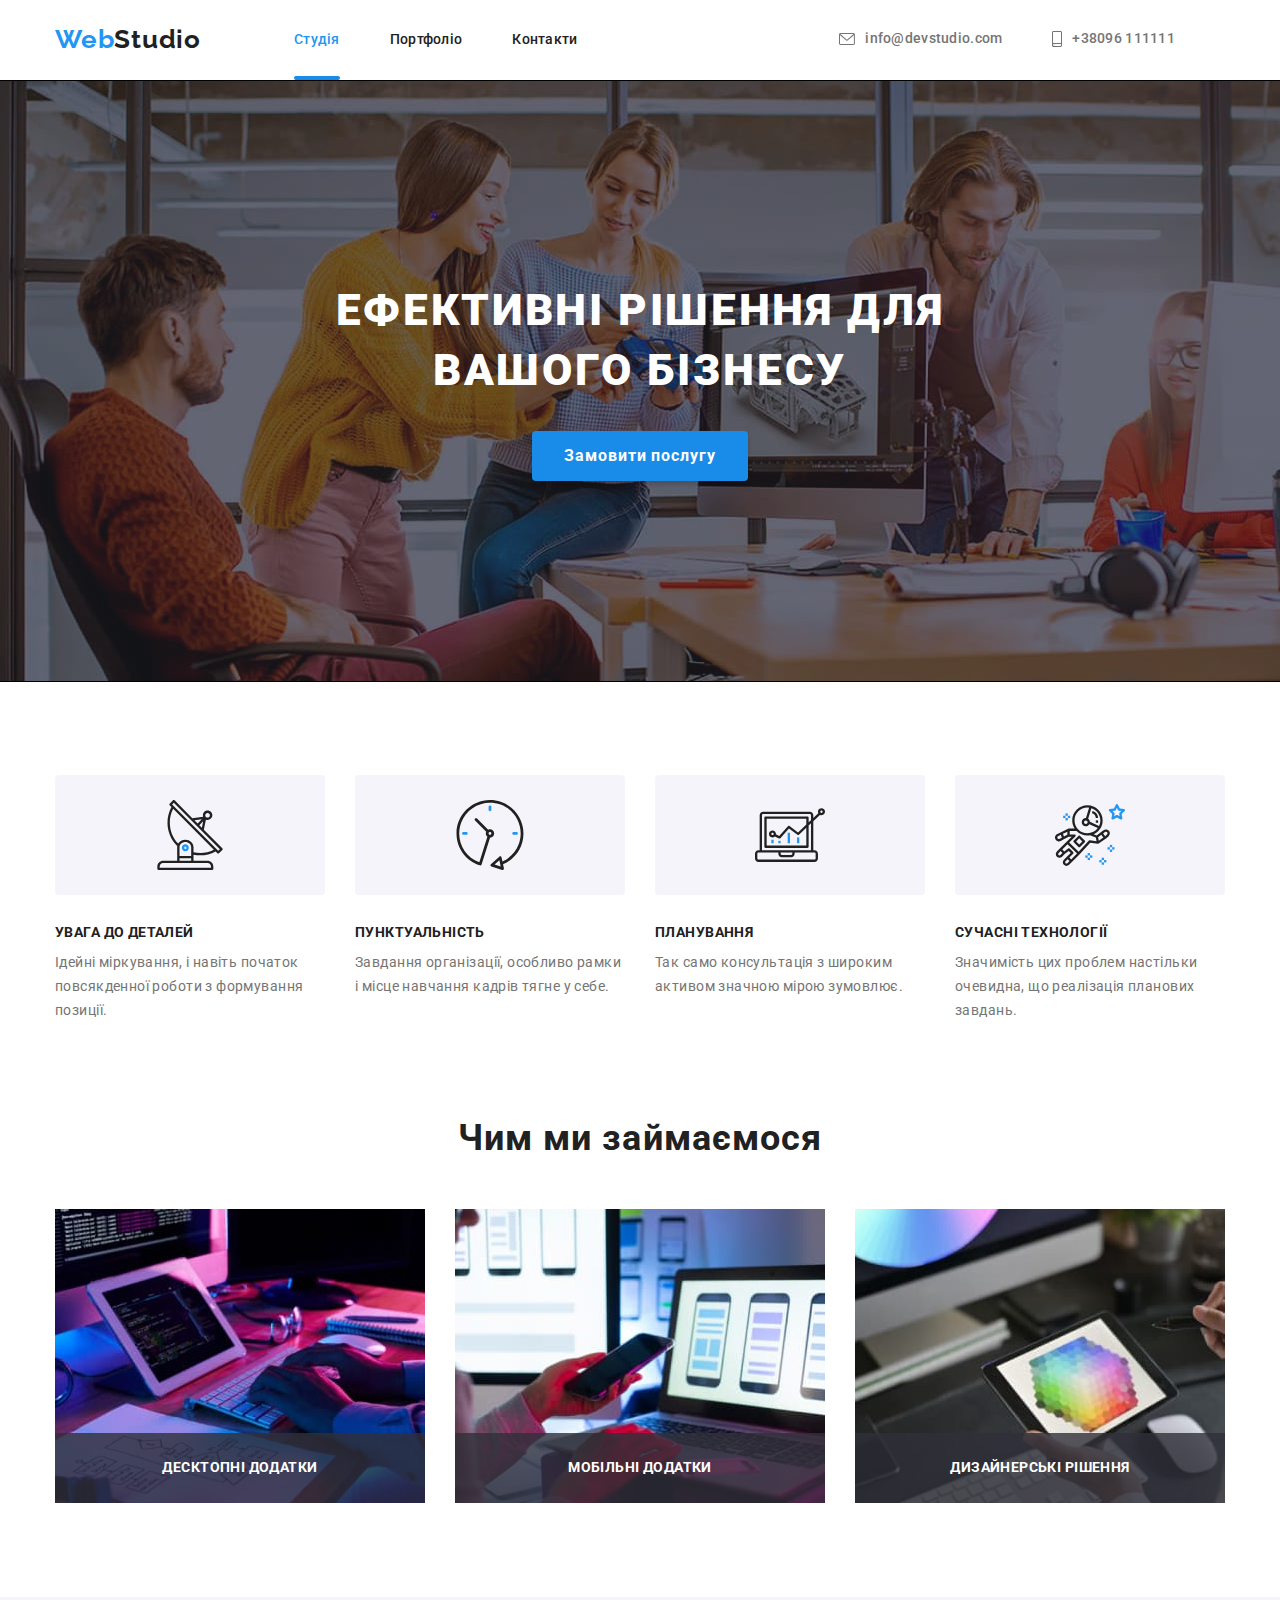
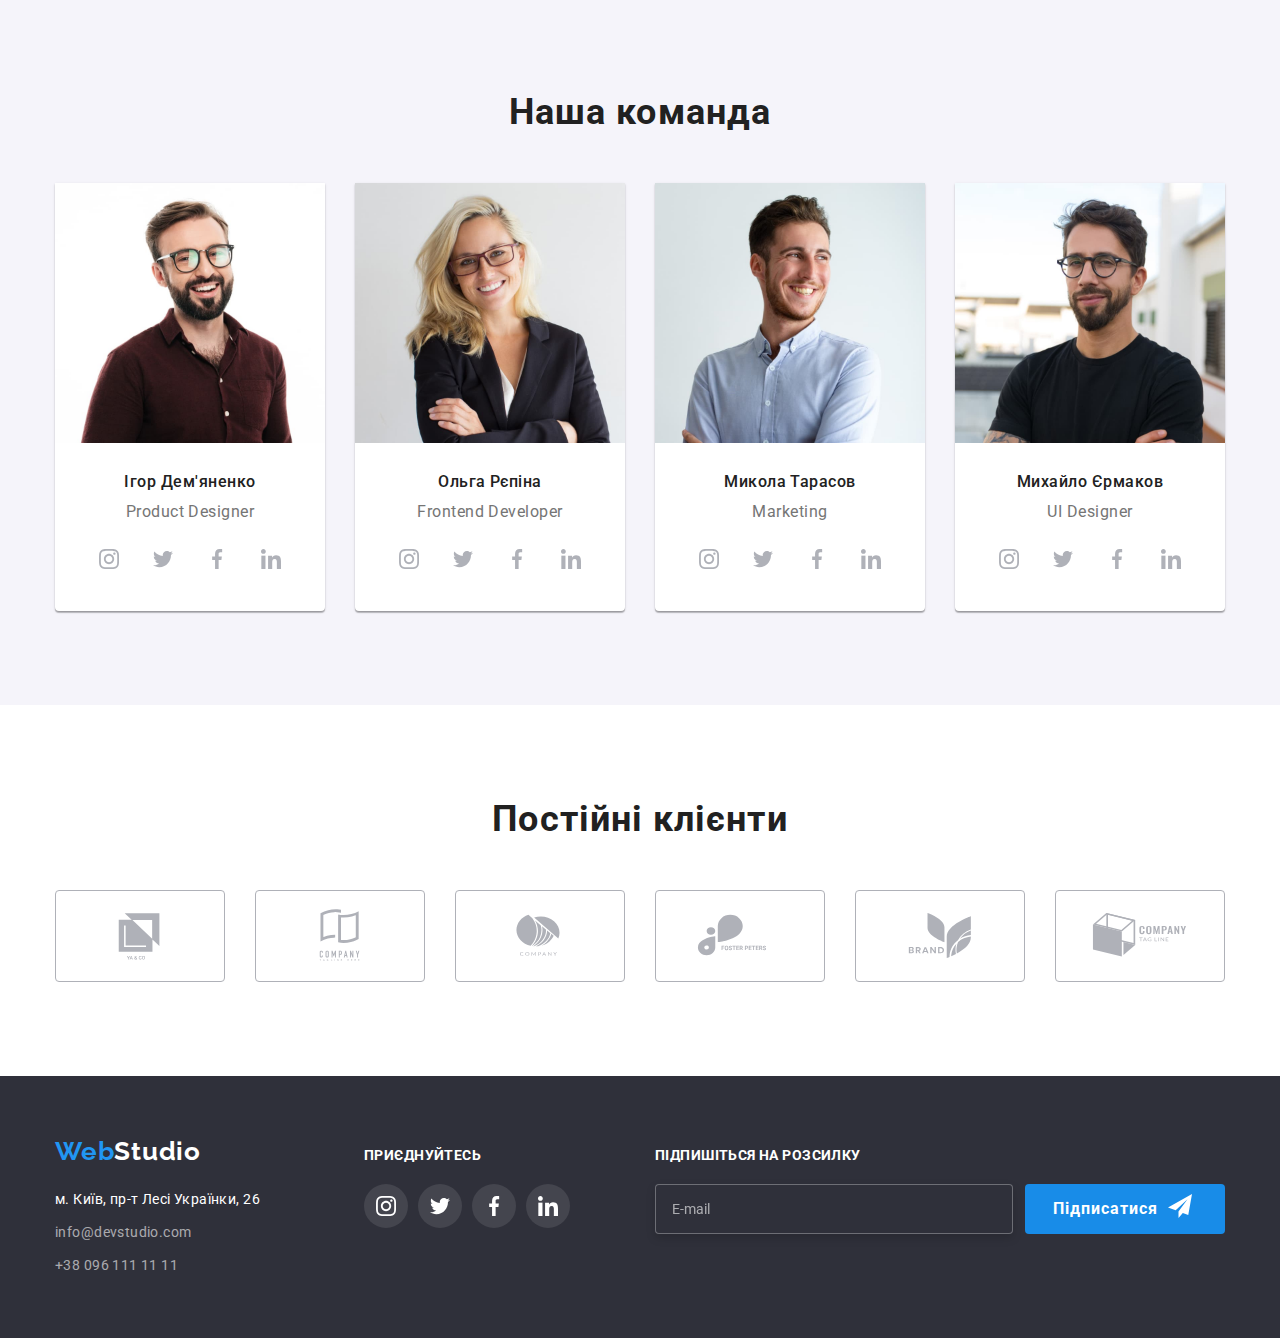
==== index.html @ d0a11dd7 "first commit" ====
﻿<!DOCTYPE html>
<html lang="uk">

<head>
    <meta charset="UTF-8">
    <meta http-equiv="X-UA-Compatible" content="IE=edge">
    <meta name="viewport" content="width=device-width, initial-scale=1.0">
    <title>Document</title>
    <link rel="preconnect" href="https://fonts.googleapis.com">
    <link rel="preconnect" href="https://fonts.gstatic.com" crossorigin>
    <link
        href="https://fonts.googleapis.com/css2?family=Raleway:wght@700&family=Roboto:wght@400;500;700;900&display=swap"
        rel="stylesheet">
    <link rel="stylesheet" href="https://cdn.jsdelivr.net/npm/modern-normalize@1.1.0/modern-normalize.min.css">
    <link rel="stylesheet" href="./css/styles.css">
</head>

<body>

    <header class="page-header">
        <div class="container page-header-container">
            <nav class="page-navigation ">
                <a class="logo" href="./index.html"><span class="logo-web">Web</span>Studio</a>
                <ul class="menu list ">
                    <li class="menu-item   ">
                        <a class="menu-link  current" href="">Студія</a>
                    </li>
                    <li class="menu-item">
                        <a class="menu-link" href="./portfolio.html">Портфоліо</a>
                    </li>
                    <li class="menu-item">
                        <a class="menu-link" href="">Контакти</a>
                    </li>
                </ul>
            </nav>
            <ul class="contacts">

                <li class="contacts-list-item">
                    <a class="contacts-list-item-link " href="mailto:info@devstudio.com">
                        <svg class="contacts-icon-envelope" width="16" height="12">
                            <use href="./images/icons.svg/symbol-defs.svg#icon-envelope"></use>
                        </svg>info@devstudio.com</a>
                </li>

                <li class="contacts-list-item phone">
                    <a class="contacts-list-item-link" href="tel:+380961111111">
                        <svg class="contacts-icon-smartphone" width="10" height="16">
                            <use href="./images/icons.svg/symbol-defs.svg#icon-smartphone"></use>
                        </svg>+38096 111111 </a>
                </li>


            </ul>
        </div>
    </header>

    <main>
        <section class="main-baner">
            <div class="container main-baner-container">
                <h1 class="main-baner-title">Ефективні рішення для <br> вашого бізнесу</h1>
                <button class="main-baner-button" type="button" data-modal-open>Замовити послугу</button>
            </div>
        </section>

        <section class="benefits">
            <div class="container">
                <h2 class="visually-hidden">Наші переваги</h2>
                <ul class="benefits-list">
                    <li class="benefits-item benefits-icon-list">
                        <div class="box-icons">
                            <svg class="benefits-icon" width="70" height="70">
                                <use href="./images/icons.svg/symbol-defs.svg#icon-antenna"></use>
                            </svg>
                        </div>
                        <h3 class="benefits-title">УВАГА ДО ДЕТАЛЕЙ</h3>
                        <p class="benefits-text">
                            Ідейні міркування, і навіть початок повсякденної роботи з формування позиції.
                        </p>

                    </li>
                    <li class="benefits-item benefits-icon-list">
                        <div class="box-icons">
                            <svg class="benefits-icon" width="70" height="70">
                                <use href="./images/icons.svg/symbol-defs.svg#icon-clock"></use>
                            </svg>
                        </div>
                        <h3 class="benefits-title">ПУНКТУАЛЬНІСТЬ</h3>
                        <p class="benefits-text">
                            Завдання організації, особливо рамки і місце навчання кадрів тягне у себе.
                        </p>
                    </li>
                    <li class="benefits-item benefits-icon-list">
                        <div class="box-icons">
                            <svg class="benefits-icon" width="70" height="70">
                                <use href="./images/icons.svg/symbol-defs.svg#icon-diagram"></use>
                            </svg>
                        </div>
                        <h3 class="benefits-title">ПЛАНУВАННЯ</h3>
                        <p class="benefits-text">
                            Так само консультація з широким активом значною мірою зумовлює.
                        </p>
                    </li>
                    <li class="benefits-item benefits-icon-list">
                        <div class="box-icons">
                            <svg class="benefits-icon" width="70" height="70">
                                <use href="./images/icons.svg/symbol-defs.svg#icon-astronaut"></use>
                            </svg>
                        </div>
                        <h3 class="benefits-title">СУЧАСНІ ТЕХНОЛОГІЇ</h3>
                        <p class="benefits-text">
                            Значимість цих проблем настільки очевидна, що реалізація планових завдань.
                        </p>
                    </li>
                </ul>
            </div>

        </section>

        <section class="directions section">
            <div class="container">
                <h2 class="what-we-do">Чим ми займаємося</h2>
                <ul class="directions-list">
                    <li class="directions-cards">
                        <div class="directions-overlay-wrapper">
                            <p class="directions-overlay">Десктопні додатки</p>
                            <img src="./images/box1.jpg" alt="ноутбук" width="370" height="294" />
                        </div>
                    </li>
                    <li class="directions-cards">
                        <div class="directions-overlay-wrapper">
                            <p class="directions-overlay">Мобільні додатки</p>
                            <img src="./images/box2.jpg" alt="мобільний телефон" width="370" height="294" />
                        </div>
                    </li>
                    <li class="directions-cards">
                        <div class="directions-overlay-wrapper">
                            <p class="directions-overlay">Дизайнерські рішення</p>
                            <img src="./images/box3.jpg" alt="планшет" width="370" height="294" />
                        </div>
                    </li>
                </ul>
            </div>

        </section>

        <section class="team-section section">
            <div class="container">
                <h2 class="our-crew-label">Наша команда</h2>
                <ul class="team-section-list">
                    <li class="team-section-list-item">
                        <img src="./images/img1.jpg" alt="Ігор Дем'яненко" width="270">
                        <div class="staff">
                            <h3 class="team-title">Ігор Дем'яненко</h3>
                            <p class="team-text" lang="en">Product Designer</p>

                            <ul class="social-list">
                                <li class="social-list-item">
                                    <a href="" class="social-list-link">
                                        <svg class="social-list-icon">
                                            <use href="./images/icons.svg/symbol-defs.svg#icon-instagram"></use>
                                        </svg>
                                    </a>
                                </li>
                                <li class="social-list-item">
                                    <a href="" class="social-list-link">
                                        <svg class="social-list-icon">
                                            <use href="./images/icons.svg/symbol-defs.svg#icon-twitter"></use>
                                        </svg>
                                    </a>
                                </li>
                                <li class="social-list-item">
                                    <a href="" class="social-list-link">
                                        <svg lang="en" aria-label="facebook icon" class="social-list-icon">
                                            <use href="./images/icons.svg/symbol-defs.svg#icon-facebook"></use>
                                        </svg>
                                    </a>
                                </li>
                                <li class="social-list-item">
                                    <a href="" class="social-list-link">
                                        <svg class="social-list-icon">
                                            <use href="./images/icons.svg/symbol-defs.svg#icon-linkedin"></use>
                                        </svg>
                                    </a>
                                </li>
                            </ul>

                        </div>
                    </li>
                    <li class="team-section-list-item">
                        <img src="./images/img2.jpg" alt="Ольга Рєпіна" width="270">
                        <div class="staff">
                            <h3 class="team-title">Ольга Рєпіна</h3>
                            <p class="team-text" lang="en">Frontend Developer</p>
                            <ul class="social-list">
                                <li class="social-list-item">
                                    <a href="" class="social-list-link">
                                        <svg class="social-list-icon">
                                            <use href="./images/icons.svg/symbol-defs.svg#icon-instagram"></use>
                                        </svg>
                                    </a>
                                </li>
                                <li class="social-list-item">
                                    <a href="" class="social-list-link">
                                        <svg class="social-list-icon">
                                            <use href="./images/icons.svg/symbol-defs.svg#icon-twitter"></use>
                                        </svg>
                                    </a>
                                </li>
                                <li class="social-list-item">
                                    <a href="" class="social-list-link">
                                        <svg lang="en" aria-label="facebook icon" class="social-list-icon">
                                            <use href="./images/icons.svg/symbol-defs.svg#icon-facebook"></use>
                                        </svg>
                                    </a>
                                </li>
                                <li class="social-list-item">
                                    <a href="" class="social-list-link">
                                        <svg class="social-list-icon">
                                            <use href="./images/icons.svg/symbol-defs.svg#icon-linkedin"></use>
                                        </svg>
                                    </a>
                                </li>
                            </ul>
                        </div>
                    </li>
                    <li class="team-section-list-item">
                        <img src="./images/img3.jpg" alt="Микола Тарасов" width="270">
                        <div class="staff">
                            <h3 class="team-title">Микола Тарасов</h3>
                            <p class="team-text" lang="en">Marketing</p>
                            <ul class="social-list">
                                <li class="social-list-item">
                                    <a href="" class="social-list-link">
                                        <svg class="social-list-icon">
                                            <use href="./images/icons.svg/symbol-defs.svg#icon-instagram"></use>
                                        </svg>
                                    </a>
                                </li>
                                <li class="social-list-item">
                                    <a href="" class="social-list-link">
                                        <svg class="social-list-icon">
                                            <use href="./images/icons.svg/symbol-defs.svg#icon-twitter"></use>
                                        </svg>
                                    </a>
                                </li>
                                <li class="social-list-item">
                                    <a href="" class="social-list-link">
                                        <svg lang="en" aria-label="facebook icon" class="social-list-icon">
                                            <use href="./images/icons.svg/symbol-defs.svg#icon-facebook"></use>
                                        </svg>
                                    </a>
                                </li>
                                <li class="social-list-item">
                                    <a href="" class="social-list-link">
                                        <svg class="social-list-icon">
                                            <use href="./images/icons.svg/symbol-defs.svg#icon-linkedin"></use>
                                        </svg>
                                    </a>
                                </li>
                            </ul>
                        </div>
                    </li>
                    <li class="team-section-list-item">
                        <img src="./images/img4.jpg" alt="Михайло Єрмаков" width="270">
                        <div class="staff">
                            <h3 class="team-title">Михайло Єрмаков</h3>
                            <p class="team-text" lang="en">UI Designer</p>
                            <ul class="social-list">
                                <li class="social-list-item">
                                    <a href="" class="social-list-link">
                                        <svg lang="en" aria-label="instagram icon" class="social-list-icon">
                                            <use href="./images/icons.svg/symbol-defs.svg#icon-instagram"></use>
                                        </svg>
                                    </a>
                                </li>
                                <li class="social-list-item">
                                    <a href="" class="social-list-link">
                                        <svg lang="en" aria-label="twitter icon" class="social-list-icon">
                                            <use href="./images/icons.svg/symbol-defs.svg#icon-twitter"></use>
                                        </svg>
                                    </a>
                                </li>
                                <li class="social-list-item">
                                    <a href="" class="social-list-link">
                                        <svg lang="en" aria-label="facebook icon" class="social-list-icon">
                                            <use href="./images/icons.svg/symbol-defs.svg#icon-facebook"></use>
                                        </svg>
                                    </a>
                                </li>
                                <li class="social-list-item">
                                    <a href="" class="social-list-link">
                                        <svg lang="en" aria-label="linkedin icon" class="social-list-icon">
                                            <use href="./images/icons.svg/symbol-defs.svg#icon-linkedin"></use>
                                        </svg>
                                    </a>
                                </li>
                            </ul>
                        </div>
                    </li>
                </ul>
            </div>
        </section>


        <section class="clients section">
            <div class="container">
                <h4 class="section-title">Постійні клієнти</h4>
                <ul class="clients-list">
                    <li class="clients-item">
                        <a class="clients-link">
                            <svg class="clients-icon" width="106" height="60">
                                <use href="./images/icons.svg/symbol-defs.svg#icon-Logo-1"></use>
                            </svg> </a>
                    </li>
                    <li class="clients-item">
                        <a href="#" class="clients-link">
                            <svg class="clients-icon" width="106" height="60">
                                <use href="./images/icons.svg/symbol-defs.svg#icon-Logo-2"></use>
                            </svg>
                        </a>
                    </li>
                    <li class="clients-item">
                        <a href="#" class="clients-link">
                            <svg class="clients-icon" width="106" height="60">
                                <use href="./images/icons.svg/symbol-defs.svg#icon-Logo-3"></use>
                            </svg></a>
                    </li>
                    <li class="clients-item">
                        <a href="#" class="clients-link">
                            <svg class="clients-icon" width="106" height="60">
                                <use href="./images/icons.svg/symbol-defs.svg#icon-Logo-4"></use>
                            </svg></a>
                    </li>
                    <li class="clients-item">
                        <a href="#" class="clients-link">
                            <svg class="clients-icon" width="106" height="60">
                                <use href="./images/icons.svg/symbol-defs.svg#icon-Logo-5"></use>
                            </svg></a>
                    </li>
                    <li class="clients-item">
                        <a href="#" class="clients-link">
                            <svg class="clients-icon" width="106" height="60">
                                <use href="./images/icons.svg/symbol-defs.svg#icon-Logo-6"></use>
                            </svg></a>
                    </li>
                </ul>
            </div>
        </section>
    </main>

    <footer>
        <div class="container footer-general">
            <div class="footer-logo-address">


                <a class="logo" href="./index.html"><span class="logo-web">Web</span>Studio</a>

                <address class="address">
                    <ul class="address-lines">
                        <li class="footer-address-line-1"><a href="https://goo.gl/maps/CPtrU1FHBa2aNyZL9"
                                target="_blank" rel="noopener noreferrer nofollow">м. Київ, пр-т Лесі Українки, 26</a>
                        </li>
                        <li class="footer-address-line-2"><a href="mailto:info@devstudio.com">info@devstudio.com</a>
                        </li>
                        <li class="footer-address-line-3"><a href="tel:+380961111111">+38 096 111 11 11</a></li>
                    </ul>
                </address>
            </div>

            <div class="footer-box">
                <p class="footer-social-title">Приєднуйтесь</p>
                <ul class="footer-social-list">
                    <li class="footer-list-item">
                        <a href="" class="footer-list-link">
                            <svg lang="en" aria-label="instagram icon" class="footer-list-icon" width="20" height="20">
                                <use href="./images/icons.svg/symbol-defs.svg#icon-instagram"></use>
                            </svg>
                        </a>
                    </li>
                    <li class="footer-list-item">
                        <a href="" class="footer-list-link">
                            <svg lang="en" aria-label="twitter icon" class="footer-list-icon" width="20" height="20">
                                <use href="./images/icons.svg/symbol-defs.svg#icon-twitter"></use>
                            </svg>
                        </a>
                    </li>
                    <li class="footer-list-item">
                        <a href="" class="footer-list-link">
                            <svg lang="en" aria-label="facebook icon" class="footer-list-icon" width="20" height="20">
                                <use href="./images/icons.svg/symbol-defs.svg#icon-facebook"></use>
                            </svg>
                        </a>
                    </li>
                    <li class="footer-list-item">
                        <a href="" class="footer-list-link">
                            <svg lang="en" aria-label="linkedin icon" class="footer-list-icon" width="20" height="20">
                                <use href="./images/icons.svg/symbol-defs.svg#icon-linkedin"></use>
                            </svg>
                        </a>
                    </li>
                </ul>
            </div>
            <form class="footer-form">
                <p class="footer-form-field-desk">Підпишіться на розсилку</p>
                <span class="footer-form-field-input">
            <label class="footer-form-field"></label>
                    <input
                     type="text" 
                     class="footer-form-input"
                     placeholder="E-mail"  
                     /> 
                    
            <button type="submit" class="footer-form-btn">
                Підписатися
                <svg class="footer-form-icon" width="24" height="24" >
                    <use href="./images/icons.svg/symbol-defs.svg#icon-send"></use>
                </svg>
               </button>
            </span>
            </form>

        </div>
    </footer>

    <div class="backdrop is-hidden" data-modal>
        <div class="modal">
            <button type="button" class="modal-close-btn" data-modal-close>
                <svg class="modal-close-icon" width="18" height="18">
                    <use href="./images/icons.svg/symbol-defs.svg#icon-close"></use>
                </svg>
            </button>
            <p class="modal-form-title">Залиште свої дані, ми вам передзвонимо</p>
            <form class="modal-form">
                <label class="modal-form-field">
                    <span class="modal-form-field-desc">Ім'я</span>
                    <span class="modal-form-input-wrapper">
                        <input type="text" class="modal-form-input" pattern="[a-zA-Za-яА-ЯіІїЇ]+" name="user_name" />
                        <svg class="modal-form-input-icon" width="18" height="18">
                            <use href="./images/icons.svg/symbol-defs.svg#icon-person"></use>
                        </svg>
                    </span>
                </label>
                <label class="modal-form-field">
                    <span class="modal-form-field-desc">Телефон</span>
                    <span class="modal-form-input-wrapper">
                    <input type="tel" class="modal-form-input" pattern="[0-9]{3}-[0-9]{3}-[0-9]{2}-[0-9]{2}"
                        title="xxx-xxx-xx-xx" name="user_phone" />
                    <svg class="modal-form-input-icon" width="18" height="18">
                        <use href="./images/icons.svg/symbol-defs.svg#icon-phone"></use>
                    </svg>
                    </span>
                </label>
                <label class="modal-form-field">
                    <span class="modal-form-field-desc">Пошта</span>
                    <span class="modal-form-input-wrapper">
                    <input type="meil" class="modal-form-input" name="user_mail" />
                    <svg class="modal-form-input-icon" width="18" height="18">
                        <use href="./images/icons.svg/symbol-defs.svg#icon-email-black"></use>
                    </svg>
                    </span>
                </label>
                <label class="modal-form-field">
                    <span class="modal-form-field-desc">Коментар</span>
                    <textarea name="user_message" placeholder="Введіть текст" class="modal-form-message"></textarea>
                </label>
                <label class="modal-form-check-field">
                    <input type="checkbox" class="modal-form-check" name="user_policy" required />
                    <svg class="modal-form-own-checkbox" width="16" height="15">
                        <use class="modal-form-own-checkbox-icon" href="./images/icons.svg/symbol-defs.svg#icon-check"></use>
                    </svg>
                    <span class="modal-form-text-checkbox">
                    Погоджуюся з розсилкою та приймаю&nbsp; <a class="terms-and-conditions-href" href="">Умови договору</a>
                    </span>
                </label>
                <button type="submit" class="modal-form-submit">Відправити</button>
            </form>
        </div>
    </div>

    <script src="./js/modal.js"></script>
</body>

</html>
---- css/styles.css ----
:root {
    --main-bg-color: #FFFFFF;
    --accent-color:#2196F3;
    --main-background-color:#F5F4FA;
    --portfolio-background-color:#EEEEEE;
    --main-grey-color:#757575;
    --main-color:#2F303A;
    --menu-link-color:#212121;
    --footer-header-background:#2F303A;
    --button-background-color:#188CE8;
    --roboto-font-constant:'Roboto';
    --sansserif-font-constant:'sans-serif';
    --raleway-font-constant:'Raleway';
    --transition-dur-and-func:250ms cubic-bezier(0.4, 0, 0.2, 1);
}

body {
    background: var(--main-bg-color);
    font-size: 14px;
    font-family: var(--roboto-font-constant), var(--sansserif-font-constant);
    letter-spacing: 0.03em;
    color: var(--main-color);
}

.container {
    width: 1200px;
    margin-left: auto;
    margin-right: auto;
    padding-left: 15px;
    padding-right: 15px;
}

.section {
    padding-top: 94px;
    padding-bottom: 94px;
}


h1,
h2,
h3,
h4,
p {
    margin-top: 0;
    margin-bottom: 0;
}

ul,
ol {
    margin-top: 0;
    margin-bottom: 0;
    padding-left: 0;
}

ul {
    list-style: none;
  
 }


 img {
     display: block;
     max-width: 100%;
     height: auto;
 }

 a {
     text-decoration: none;
     color: inherit;
 }


 .visually-hidden {
     position: absolute;
     white-space: nowrap;
     width: 1px;
     height: 1px;
     overflow: hidden;
     border: 0;
     padding: 0;
     clip: rect(0 0 0 0);
     clip-path: inset(50%);
     margin: -1px;
 }

 /* header */


 .page-header {
    border-bottom: 1px solid #ECECEC;
    padding-top: 24px;
    padding-bottom: 25px;
 }

 .page-header-container {
    display: flex;
    align-items: center;
   

 }


 .page-navigation {
    display: flex;
    align-items: center;
 }

 .menu {
    display: flex;
    column-gap: 50px;
    justify-content: center;
    
 }

 .contacts {
    display: flex;
    margin-left: auto;
  
 }

 .logo {
    margin-right: 93px;
    
 }

 .logo-web {
     color: var(--accent-color);

 }



.menu-link {
    font-family: var(--roboto-font-constant);
    font-weight: 500;
    font-size: 14px;
    line-height: 1.14;
    letter-spacing: 0.02em;
    position: relative;
    padding-top: 32px;
    padding-bottom: 32px;
    
    color: var(--menu-link-color);
    transition: color var(--transition-dur-and-func);
}

.current::after {
        position: absolute;
        content: "";
        display: block;
        bottom: -1px;
        width: 100%;
        height: 4px;
        background-color: var(--button-background-color);
        border-radius: 2px;
}

.menu-link:active,
.menu-link:hover,
.menu-link:focus {
    color: var(--accent-color);
}

.menu-item:active,
.menu-item:hover,
.menu-item:focus {
    color: var(--accent-color);
}

.contacts-list-item {
    font-family: var(--roboto-font-constant);
    font-weight: 500;
    font-size: 14px;
    line-height: 1.14;
    letter-spacing: 0.02em;
    display: flex;
    margin-right: 50px;
  


    color: var(--main-grey-color);
    fill: currentColor;
}

.contacts-list-item-link {
    display: flex;
    align-items: center;
    color: inherit;
    transition: color 250ms cubic-bezier(0.4, 0, 0.2, 1);
   
   
}



.contacts-icon-smartphone,
.contacts-icon-envelope {

    margin-right: 10px;
}


.menu-link.current {
    color: var(--accent-color)

}


.contacts-list-item:active,
.contacts-list-item:hover,
.contacts-list-item:focus {
    color: var(--accent-color);
}

.contacts-list-item-link:active,
.contacts-list-item-link:hover,
.contacts-list-item-link:focus {
    color: var(--accent-color);
}


.page-navigation .logo {
    font-family: var(--raleway-font-constant);
    font-weight: 700;
    font-size: 26px;
    line-height: 1.19;
    letter-spacing: 0.03em;
    color: var(--menu-link-color);
}


.menu-link {
    color: var(--menu-link-color);
}


/* button */

button {
    cursor: pointer;
    border: none;
}

.menu-btn {
    display: flex;
    justify-content: center;
    column-gap: 8px;
    font-weight: 500;
    font-size: 16px;
    line-height: 1.62;
    text-align: center;
    letter-spacing: 0.03em;

  
    
    
}

.list-btn {
    font-family: var(--roboto-font-constant);
    font-size: 16px;
    line-height: 1.63;
    text-align: center;
    letter-spacing: 0.03em;
    padding: 6px 22px;
    border: 0;
    border-radius: 4px;
    color: var(--main-bg-color);
    

}

.list-btn:hover,
.list-btn:focus {
    box-shadow: 0px 3px 1px rgba(0, 0, 0, 0.1),
            0px 1px 2px rgba(0, 0, 0, 0.08),
            0px 2px 2px rgba(0, 0, 0, 0.12);
    background: var(--accent-color);
    color: var(--main-bg-color)

   
}

.list-btn {
    font-family: var(--roboto-font-constant);
    font-weight: 500;
    font-size: 16px;
    line-height: 1.62;
    text-align: center;
    letter-spacing: 0.03em;
    
    color: var(--menu-link-color);
    transition: background-color var(--transition-dur-and-func);
}

.main-baner {
    color: var(--main-bg-color);
    background: #2F303A;
    padding-top: 200px;
    padding-bottom: 200px;
    text-align: center;
    text-transform: uppercase;
    max-width: 1600px;
    height: 600px;
    margin-left: auto;
    margin-right: auto;
    outline: 1px solid black;
    background-image: linear-gradient(to right,
        rgba(47, 48, 58, 0.4),
        rgba(47, 48, 58, 0.4)),
        url(../images/baner.jpg);
    
}

.main-baner-title {
    margin-bottom: 30px;
    

    font-family: var(--roboto-font-constant);
    font-weight: 900;
    font-size: 44px;
    line-height: 1.36;
    letter-spacing: 0.06em;
    text-align: center;
   
    color: var(--main-bg-color);
}

.main-baner-button {
    font-weight: 700;
    font-size: 16px;
    line-height: 1.88;
    letter-spacing: 0.06em;
    box-shadow: 0px 4px 4px rgba(0, 0, 0, 0.15);
    border-radius: 4px;
    padding: 10px 32px;
    background-color: var(--button-background-color);
    color: var(--main-bg-color);
    
    
        
}

.main-baner-button:active,
.main-baner-button:hover,
.main-baner-button:focus {
    background-color: var(--accent-color);
}


/* benefits */

.benefits {
    padding-top: 94px;
    padding-bottom: 94px;
}

.benefits-list {
    display: flex;
    gap: 30px;
}
   
.benefits-item {
    flex-basis: calc((100%-90px)/4);
    
}

.box-icons {
    display: flex;
    align-items: center;
    justify-content: center;
    margin-bottom: 30px;
    
    width: 270px;
    height: 120px;
    background: #F5F4FA;
    border-radius: 4px;
}



 .benefits-title {
    font-weight: 700;
    font-size: 14px;
    line-height: 1.14;
    letter-spacing: 0.03em;
    color: var(--menu-link-color);
    margin-bottom: 10px;
}

.benefits-text {
    font-size: 14px;
    line-height: 1.71;
    color: var(--main-grey-color);
}


/* directions */

.directions {
    padding-top: 0;
}

.what-we-do {
        margin-bottom: 50px;
        font-family: 'Roboto';
        font-style: normal;
        font-weight: 700;
        font-size: 36px;
        line-height: 42px;
        text-align: center;
        letter-spacing: 0.03em;
    
        color: var(--menu-link-color);
}


.what-we-do,
.our-crew-label {
    text-align: center;
}

.directions-list {
    display: flex;
    gap: 30px;
}

.directions-overlay-wrapper {
    position: relative;
}

.directions-overlay {
    position: absolute;
    display: flex;
    justify-content: center;
    align-items: center;
    width: 100%;
    height: 70px;
   
    margin: 0;
    bottom: 0;
    left: 0;
    font-style: normal;
    font-weight: 700;
    font-size: 14px;
    line-height: 1.14;
    letter-spacing: 0.03em;
    text-transform: uppercase;
    background-color: rgba(47, 48, 58, 0.8);;
    color: #FFFFFF;
    overflow: auto;
}



/* team-section */

.team-section {
    background-color: var(--main-background-color);
}

.our-crew-label {
    font-family: 'Roboto';
    font-style: normal;
    font-weight: 700;
    font-size: 36px;
    line-height: 42px;
    text-align: center;
    letter-spacing: 0.03em;

    color:var(--menu-link-color);
    margin-bottom: 50px;

}

.team-section-list {
    display: flex;
    flex-wrap: wrap;
    gap: 30px;
    font-family: inherit;
    font-size: 16px;
    line-height: inherit;

   
   
}



.team-section-list-item {
    flex-basis: calc(100% / 4 - var(--card-set-gap));
    text-align: center;
    background-color:var(--main-bg-color);
    box-shadow: 0px 1px 3px rgba(0, 0, 0, 0.12),
                0px 1px 1px rgba(0, 0, 0, 0.14),
                0px 2px 1px rgba(0, 0, 0, 0.2);
    border-radius: 0px 0px 4px 4px;
    
}

.team-title {
    font-family: 'Roboto';
        font-style: normal;
        font-weight: 500;
        font-size: 16px;
        line-height: 1.18;
        text-align: center;
        letter-spacing: 0.03em;
        margin-bottom: 10px;
    
        color:var(--menu-link-color);
    
   
}

.team-text {
    font-family: var(--roboto-font-constant);
    font-style: normal;
    font-weight: 400;
    font-size: 16px;
    line-height: 1.19;
    text-align: center;
    letter-spacing: 0.03em;
    margin-bottom: 16px;
    color: var(--main-grey-color)
    
}

.staff {
    padding-top:30px ;
    padding-bottom:30px;
 
}

.social-list {
    display: flex;
   justify-content: center;
   column-gap: 10px;
   color: #AFB1B8;

    
}

.social-list-link {
    display: flex;
    align-items: center;
    justify-content: center;

    width: 44px;
    height: 44px;
    border-radius: 50%;
    fill: #AFB1B8;
    background-color: #FFFFFF;
    transition: background-color  250ms cubic-bezier(0.4, 0, 0.2, 1);
}

.social-list-link:hover ,
.social-list-link:focus {
    background-color: #2196F3;
    
}


.social-list-icon {
    width: 20px;
    height: 20px;
   
  
    
  
}

.social-list-link:hover .social-list-icon,
.social-list-link:focus .social-list-icon {
    fill: var(--main-bg-color);
    
}


   




/* portfolio-list */


.portfolio-list {
    display: flex;
    flex-wrap: wrap;
    gap: 30px;
    margin-top: 50px;   
}

.portfolio-list-img-wrapper {
    position: relative;
    overflow: hidden;
}

.overlay {
    position: absolute;
    display: flex;
    align-items: center;
    justify-content: center;
    top: 0;
    left: 0;
    width: 100%;
    height: 100%;
    
    background-color: rgba(33, 150, 243, 0.9);
    color: rgba(255, 255, 255, 1);
    
    font-style: normal;
    font-weight: 400;
    font-size: 18px;
    line-height: 1.55;
    letter-spacing: 0.03em;
    padding: 63px 24px;
    
    transform: translateY(100%);
    transition:250ms cubic-bezier(0.4,0,0.2,1); 
}

.portfolio-list-link:hover .overlay,
.portfolio-list-link:focus .overlay {
    transform: translateY(0%);
}


.projects {
    padding: 20px 24px;
    border: 1px solid #EEEEEE;
    border-top: none;
}

.portfolio-list-link{
    display: block;
}

.portfolio-list-link:hover,
.portfolio-list-link:focus {
    box-shadow: 0px 1px 1px rgba(0, 0, 0, 0.12),
            0px 4px 4px rgba(0, 0, 0, 0.06),
            1px 4px 6px rgba(0, 0, 0, 0.16);
}

.portfolio-title {
    font-family: var(--roboto-font-constant);
    font-weight: 700;
    font-size: 18px;
    line-height: 2;
    letter-spacing: 0.06em;
    margin-bottom: 4px;

    color: var(--menu-link-color);
}


.portfolio-text {
    font-family: var(--roboto-font-constant);
    font-size: 16px;
    line-height: 1.88;
    letter-spacing: 0.03em;

    color: var(--main-grey-color);
} 



/* clients */

.section-title {
    font-family: 'Roboto';
    font-style: normal;
    font-weight: 700;
    font-size: 36px;
    line-height: 1.16;
    text-align: center;
    letter-spacing: 0.03em;
    
    color: #212121;
}

.clients-list {
    cursor: pointer;
    display: flex;
    justify-content: center;
    column-gap: 30px;
    margin-top: 50px;

    

}

.clients-item {
    display: flex;
    align-items: center;
    justify-content: center;
 
}
 
.clients-link { 
        display: flex;
        align-items: center;
        justify-content: center;
        border-radius: 4px;
        border: 1px solid #AFB1B8;
        color:#AFB1B8 ;
        width: 170px;
        height: 92px;
        transition: color 250ms cubic-bezier(0.4, 0, 0.2, 1);
       
}

.clients-icon {

    fill: currentColor;
}


.clients-icon:hover,
.client-icon:focus {

    fill: var(--accent-color);
}

.clients-link:hover, 
.clients-link:focus {
    color: var(--accent-color);
    border: 1px solid var(--accent-color) ;
   


}








/* footer */

footer {
    justify-content: left;
    font-family: 'Roboto';
    font-style: normal;
   
    font-weight: 400;
    font-size: 14px;
    line-height: 1.71;
    letter-spacing: 0.03em;
    color: var(--main-bg-color);
    background: var(--footer-header-background);
    padding-top: 60px;
    padding-bottom: 60px;
   
}

.logo {
    font-family: 'Raleway';
    font-style: normal;
    font-weight: 700;
    font-size: 26px;
    line-height: 1.19;
    letter-spacing: 0.03em;
   
}

.address-lines {
    font-style: normal;
    margin-top: 20px;
    color: rgba(255, 255, 255, 0.6);

}

.footer-address-line-1 {
    color: var(--main-bg-color);
    
    margin-bottom: 9px;
}

.footer-address-line-2 {
    margin-bottom: 9px;
}




.footer-social-title {
    font-weight: 700;
    font-size: 14px;
    line-height: 1.14;
    text-transform: uppercase;
    
    color:var(--main-bg-color);
}

.footer-social-list {
    display: flex;
    justify-content: center;
    column-gap: 10px;
    margin-top: 20px;
   
}

.footer-list-link {
    display: flex;
    align-items: center;
    justify-content: center;
    
    width: 44px;
    height: 44px;
    border-radius: 50%;
    background: rgba(255, 255, 255, 0.1);
    transition: background-color var(--transition-dur-and-func);
    
}

.footer-list-link:hover,
.footer-list-link:focus {
    background-color: #2196F3;
}

.footer-list-icon {
    fill: #FFFFFF
}

.footer-box {
    margin-left: 70px;
}

.footer-general {
    display: flex;
    align-items: baseline;
}

.footer-form-field {
    
    display: block;
    justify-content: center;
    align-items: center;
    Margin-left: auto;
    column-gap: 12px;
    margin-top: 20px;
    
}

.footer-form {
    margin-left: auto;
}


.footer-form-field-desk {
    font-weight: 700;
        font-size: 14px;
        line-height: 1.14;
        text-transform: uppercase;
    
        color: var(--main-bg-color);
}

.footer-form-input {
   
    display: inline-block;
    width: 358px;
    height: 50px;
    border: 1px solid rgba(255, 255, 255, 0.3);
    filter: drop-shadow(0px 4px 4px rgba(0, 0, 0, 0.15));
    cursor: pointer;
    border-radius: 4px;
    padding-left: 16px;
    background: #2F303A;
    color: var(--main-bg-color);
    transition: border-color var(--transition-dur-and-func);
}

.footer-form-input::placeholder {
    color: rgba(255, 255, 255, 0.6);
}

.footer-form-input:focus {
    outline: none;
    border-color: var(--accent-color);
}

.footer-form-field-input {
    display: flex;
    margin-top: 20px;
}

.footer-form-btn {
    display: flex;
    
    font-style: normal;
    font-weight: 700;
    font-size: 16px;
    line-height: 1.88;
    padding: 10px 28px;
    column-gap: 10px;
   
    letter-spacing: 0.06em;
    color: #FFFFFF;
    margin-left: 12px;
    
    
   
    width: 200px;
    height: 50px;
    background-color: var(--button-background-color);
    color: var(--main-bg-color);
    border-radius: 4px;
    transition: var(--transition-dur-and-func);
}

.footer-form-btn:active,
.footer-form-btn:hover,
.footer-form-btn:focus {
    background-color: var(--accent-color);
}


/* footer */

/* backdrop */

.backdrop {
    position: fixed;
    top: 0;
    left: 0;
    z-index: 100;
    width: 100%;
    height: 100%;
    background-color: rgba(0, 0, 0, 0.2);
    transition: 250ms cubic-bezier(0.4, 0, 0.2, 1);
}

.backdrop.is-hidden {
    visibility:hidden;
    opacity: 0;
    pointer-events: none;
}

.modal {
    position: absolute;
    top: 50%;
    left: 50%;
    transform: translate( -50%, -50% );
    width: 528px;
    padding: 40px;
    background-color: var(--main-bg-color);
    
}

.modal-close-btn {
    position: absolute;
    top: 8px;
    right: 8px;
    display: flex;
    align-items: center;
    justify-content: center;
    width: 30px;
    height: 30px;
    border-radius: 50%;
    background-color: transparent;
    border: 1px solid rgba(0, 0, 0, 0.1);
    padding: 0;
    transition: 250ms cubic-bezier(0.4, 0, 0.2, 1);
}

.modal-close-btn:focus,
.modal-close-btn:hover {
    fill: #2196F3;
}

.modal-form-title {
    font-family: var(--roboto-font-constant);
    font-weight: 700;
    font-size: 20px;
    line-height: 1.15;
    text-align: center;
    letter-spacing: 0.03em;
    margin-bottom: 30px;
    
    color: #212121;
}

.modal-form {
    display: flex;
    flex-direction: column;
    
}

.modal-form-field {
    margin-bottom: 28px;
    
}

.modal-form-field-desc {
    display: block;
    font-size: 12px;
    color: #757575;
    margin-bottom: 8px;

}

.modal-form-input-wrapper {
    position: relative;
    display: block;
}

.modal-form-input {
    width: 100%;
    height: 40px;
    border-radius: 4px;
    border: 1px solid rgba(33, 33, 33, 0.2);
    cursor: pointer;
    padding-left: 42px;
    transition: border-color var(--transition-dur-and-func);
}

.modal-form-input:focus {
    outline: none;
    border-color: var(--accent-color);
   
}



.modal-form-input-icon {
    position: absolute;
    top: 50%;
    left: 12px;
    transform: translateY(-50%);
    display: block;
    transition: fill var(--transition-dur-and-func);
}

.modal-form-input:focus + .modal-form-input-icon {
    fill: var(--accent-color);
}

.modal-form-message {
    width: 100%;
    height: 120px;
    border-radius: 4px;
    border: 1px solid rgba(33, 33, 33, 0.2);
    padding: 12px 16px;
    cursor: pointer;
    resize: none;
    transition: border-color var(--transition-dur-and-func) ;
}


.modal-form-message::placeholder {
    color: rgba(117, 117, 117, 0.5);
}

.modal-form-message:focus {
    outline: none;
    border-color: var(--accent-color);
}

.modal-form-check-field {
    display: flex;
    align-items: center;
    margin-bottom: 30px;
}

.modal-form-check {
    position: absolute;
    appearance: none;
}

.modal-form-own-checkbox {
    cursor: pointer;
    border: 1px solid #212121;
    border-radius: 2px;
    margin-right: 7px;
    
}

.modal-form-text-checkbox {
    font-family: 'Roboto';
    font-style: normal;
    font-weight: 400;
    font-size: 14px;
    line-height: 1.71;
    letter-spacing: 0.03em;
    
    color: #757575;
}

.modal-form-own-checkbox-icon {
    display: none;
    fill: var(--main-bg-color);
}

.modal-form-check:checked + .modal-form-own-checkbox {
    background-color: var(--accent-color);
    border: none;
}

.modal-form-check:checked+.modal-form-own-checkbox .modal-form-own-checkbox-icon {
    display: block;
}

.modal-form-check:focus + .modal-form-own-checkbox {
    box-shadow: 0 0 0 2px rgba(33, 150, 243, 1);
}



.modal-form-submit {

    font-weight: 700;
    font-size: 16px;
    line-height: 1.88;
    width: 200px;
    height: 50px;
    letter-spacing: 0.06em;
    align-self: center;
    box-shadow: 0px 4px 4px rgba(0, 0, 0, 0.15);
    border-radius: 4px;
    padding: 10px 32px;
    background-color: var(--button-background-color);
    color: var(--main-bg-color);
}

.modal-form-submit:active,
.modal-form-submit:hover,
.modal-form-submit:focus {
    background-color: var(--accent-color);
}

.terms-and-conditions-href {
    color: #188CE8;
    text-decoration: underline;
}
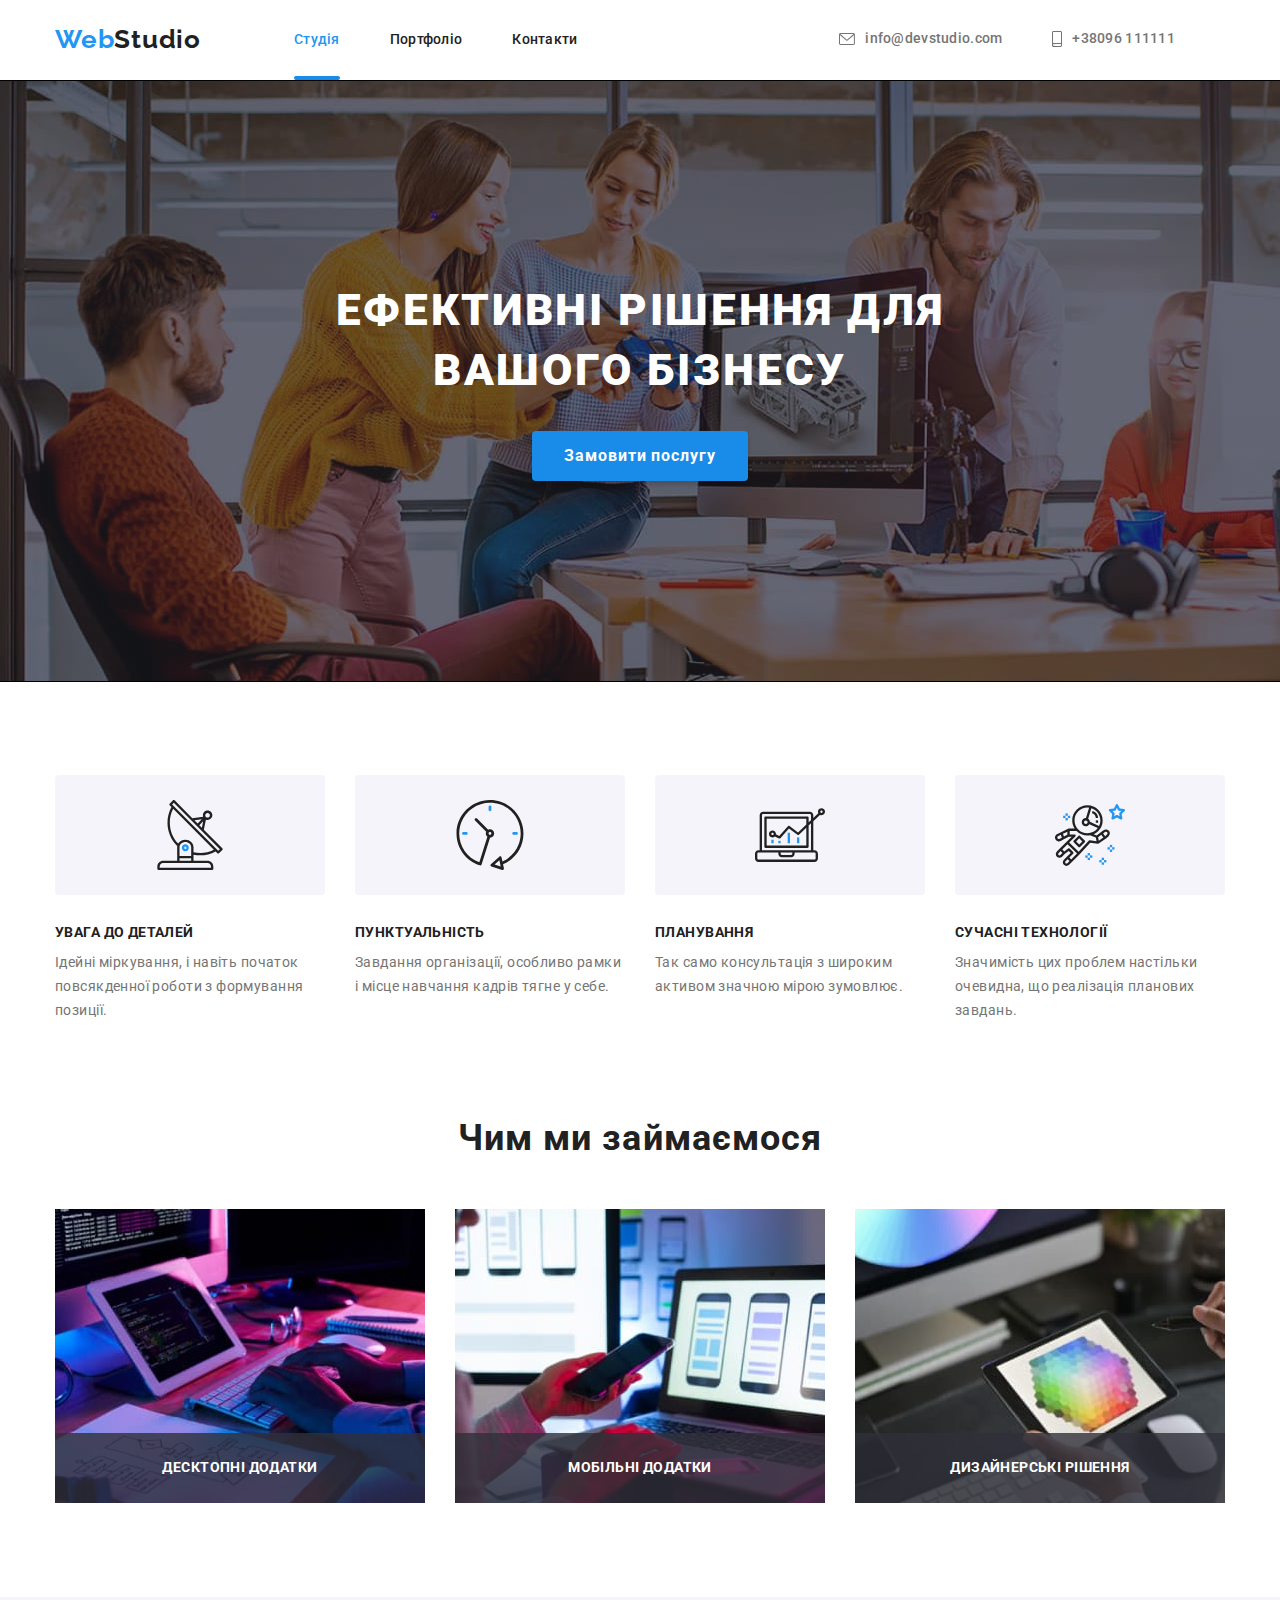
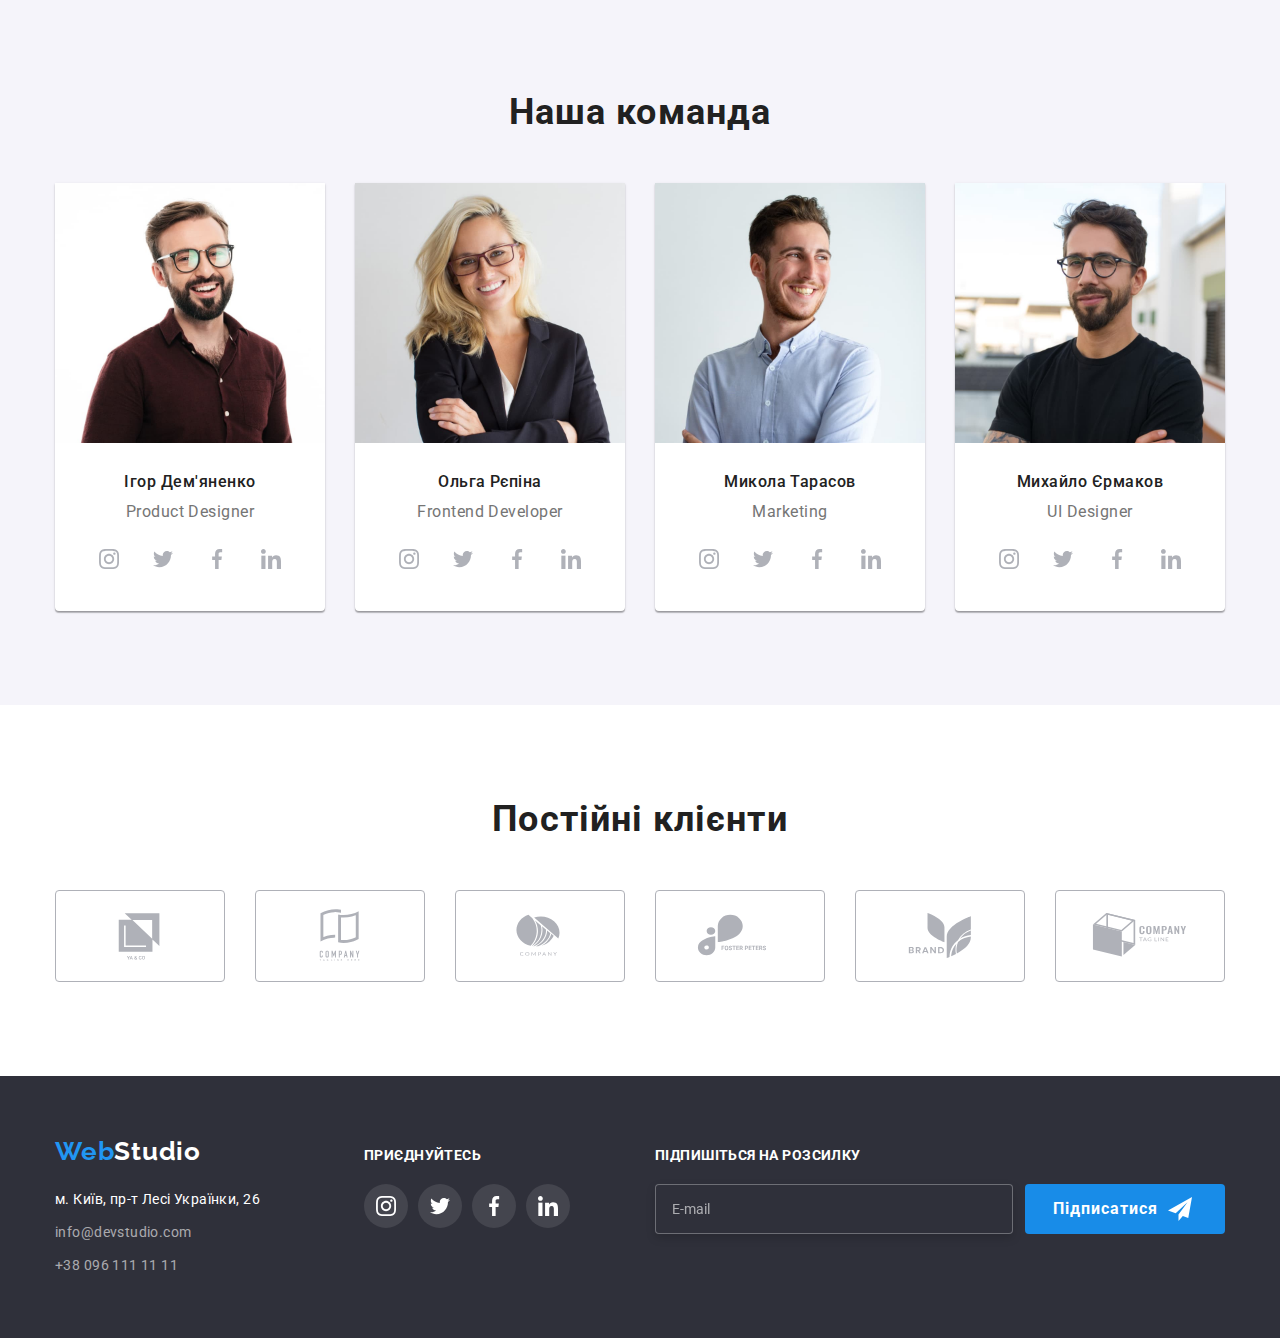
==== commit e8b5ead7: "Small error fixes" ====
--- a/index.html
+++ b/index.html
@@ -403,20 +403,16 @@
             <form class="footer-form">
                 <p class="footer-form-field-desk">Підпишіться на розсилку</p>
                 <span class="footer-form-field-input">
-            <label class="footer-form-field"></label>
-                    <input
-                     type="text" 
-                     class="footer-form-input"
-                     placeholder="E-mail"  
-                     /> 
-                    
-            <button type="submit" class="footer-form-btn">
-                Підписатися
-                <svg class="footer-form-icon" width="24" height="24" >
-                    <use href="./images/icons.svg/symbol-defs.svg#icon-send"></use>
-                </svg>
-               </button>
-            </span>
+                    <label class="footer-form-field"></label>
+                    <input type="text" class="footer-form-input" placeholder="E-mail" />
+
+                    <button type="submit" class="footer-form-btn">
+                        Підписатися
+                        <svg class="footer-form-icon" width="24" height="24">
+                            <use href="./images/icons.svg/symbol-defs.svg#icon-send"></use>
+                        </svg>
+                    </button>
+                </span>
             </form>
 
         </div>
@@ -443,20 +439,20 @@
                 <label class="modal-form-field">
                     <span class="modal-form-field-desc">Телефон</span>
                     <span class="modal-form-input-wrapper">
-                    <input type="tel" class="modal-form-input" pattern="[0-9]{3}-[0-9]{3}-[0-9]{2}-[0-9]{2}"
-                        title="xxx-xxx-xx-xx" name="user_phone" />
-                    <svg class="modal-form-input-icon" width="18" height="18">
-                        <use href="./images/icons.svg/symbol-defs.svg#icon-phone"></use>
-                    </svg>
+                        <input type="tel" class="modal-form-input" pattern="[0-9]{3}-[0-9]{3}-[0-9]{2}-[0-9]{2}"
+                            title="xxx-xxx-xx-xx" name="user_phone" />
+                        <svg class="modal-form-input-icon" width="18" height="18">
+                            <use href="./images/icons.svg/symbol-defs.svg#icon-phone"></use>
+                        </svg>
                     </span>
                 </label>
                 <label class="modal-form-field">
                     <span class="modal-form-field-desc">Пошта</span>
                     <span class="modal-form-input-wrapper">
-                    <input type="meil" class="modal-form-input" name="user_mail" />
-                    <svg class="modal-form-input-icon" width="18" height="18">
-                        <use href="./images/icons.svg/symbol-defs.svg#icon-email-black"></use>
-                    </svg>
+                        <input type="email" class="modal-form-input" name="user_mail" />
+                        <svg class="modal-form-input-icon" width="18" height="18">
+                            <use href="./images/icons.svg/symbol-defs.svg#icon-email-black"></use>
+                        </svg>
                     </span>
                 </label>
                 <label class="modal-form-field">
@@ -466,10 +462,12 @@
                 <label class="modal-form-check-field">
                     <input type="checkbox" class="modal-form-check" name="user_policy" required />
                     <svg class="modal-form-own-checkbox" width="16" height="15">
-                        <use class="modal-form-own-checkbox-icon" href="./images/icons.svg/symbol-defs.svg#icon-check"></use>
+                        <use class="modal-form-own-checkbox-icon" href="./images/icons.svg/symbol-defs.svg#icon-check">
+                        </use>
                     </svg>
                     <span class="modal-form-text-checkbox">
-                    Погоджуюся з розсилкою та приймаю&nbsp; <a class="terms-and-conditions-href" href="">Умови договору</a>
+                        Погоджуюся з розсилкою та приймаю&nbsp; <a class="terms-and-conditions-href" href="">Умови
+                            договору</a>
                     </span>
                 </label>
                 <button type="submit" class="modal-form-submit">Відправити</button>
--- a/css/styles.css
+++ b/css/styles.css
@@ -920,6 +920,10 @@
     background-color: var(--accent-color);
 }
 
+.footer-form-icon {
+    align-self: center;
+}
+
 
 /* footer */
 
